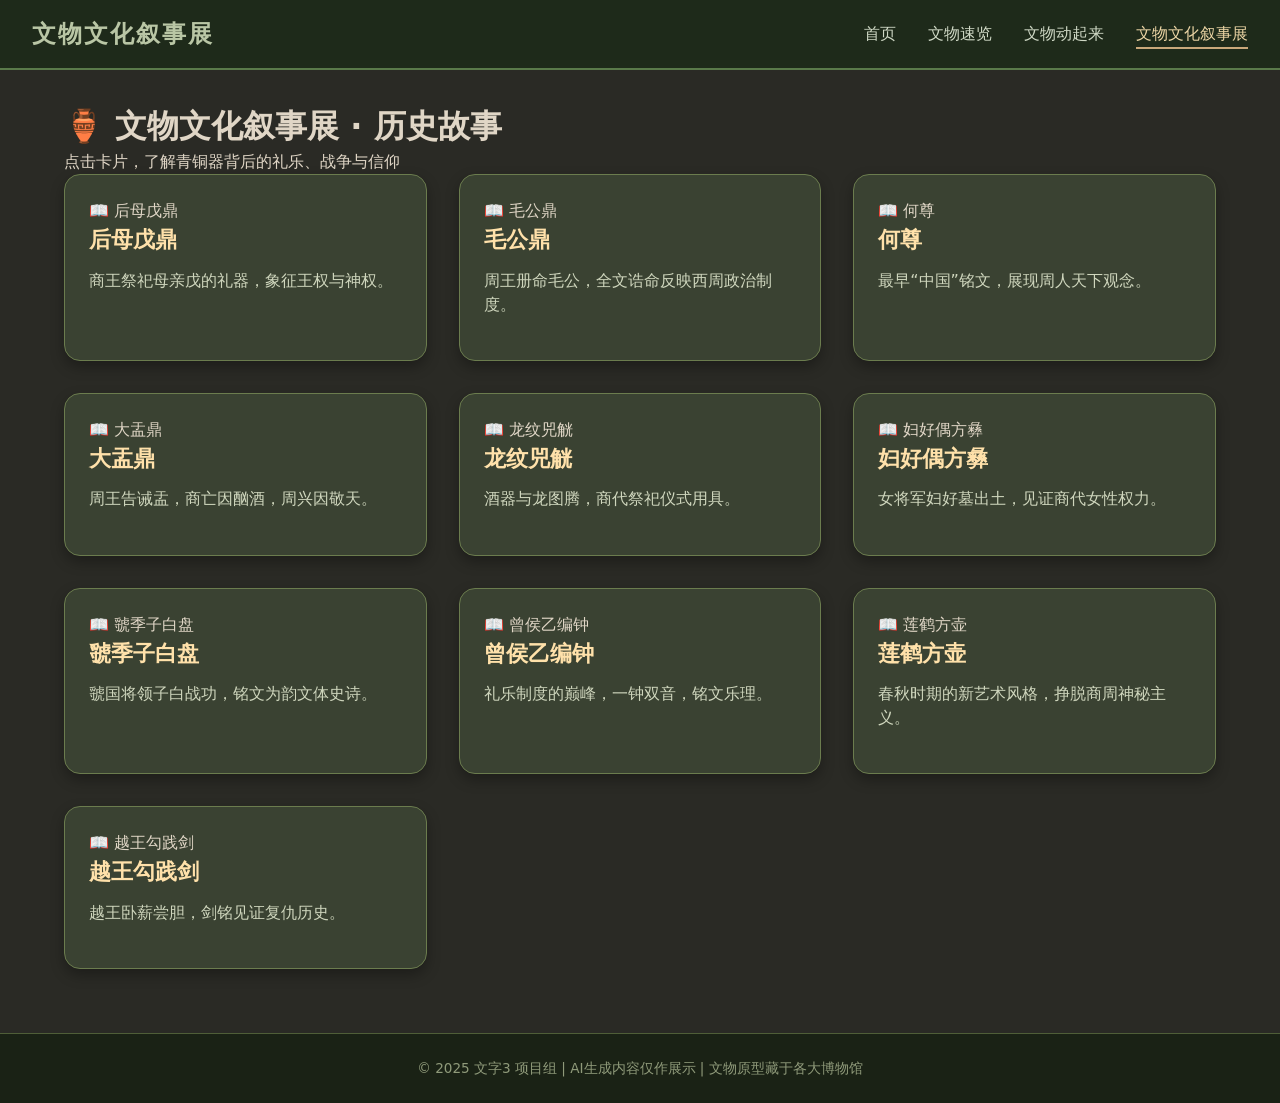
==== culture.html @ 3810557e "Add files via upload" ====
<!DOCTYPE html>
<html lang="zh-CN">
<head>
    <meta charset="UTF-8">
    <meta name="viewport" content="width=device-width, initial-scale=1.0">
    <title>文物文化叙事展 · 文字3</title>
    <link rel="stylesheet" href="css/style.css">
</head>
<body>
    <header>
        <nav class="navbar">
            <div class="logo">文物文化叙事展</div>
            <ul class="nav-links">
                <li><a href="index.html">首页</a></li>
                <li><a href="speed.html">文物速览</a></li>
                <li><a href="move.html">文物动起来</a></li>
                <li><a href="culture.html" class="active">文物文化叙事展</a></li>
            </ul>
            <div class="hamburger">☰</div>
        </nav>
    </header>

    <main>
        <h1 class="page-title">🏺 文物文化叙事展 · 历史故事</h1>
        <p class="subtitle">点击卡片，了解青铜器背后的礼乐、战争与信仰</p>
        <div class="cards-grid" id="culture-grid"></div>
    </main>

    <footer>
        <p>© 2025 文字3 项目组 | AI生成内容仅作展示 | 文物原型藏于各大博物馆</p>
    </footer>

    <script src="js/main.js"></script>
    <script>
        const cultureArtifacts = [
            { id: 1, name: "后母戊鼎", desc: "商王祭祀母亲戊的礼器，象征王权与神权。" },
            { id: 2, name: "毛公鼎", desc: "周王册命毛公，全文诰命反映西周政治制度。" },
            { id: 3, name: "何尊", desc: "最早“中国”铭文，展现周人天下观念。" },
            { id: 4, name: "大盂鼎", desc: "周王告诫盂，商亡因酗酒，周兴因敬天。" },
            { id: 5, name: "龙纹兕觥", desc: "酒器与龙图腾，商代祭祀仪式用具。" },
            { id: 6, name: "妇好偶方彝", desc: "女将军妇好墓出土，见证商代女性权力。" },
            { id: 7, name: "虢季子白盘", desc: "虢国将领子白战功，铭文为韵文体史诗。" },
            { id: 8, name: "曾侯乙编钟", desc: "礼乐制度的巅峰，一钟双音，铭文乐理。" },
            { id: 9, name: "莲鹤方壶", desc: "春秋时期的新艺术风格，挣脱商周神秘主义。" },
            { id: 10, name: "越王勾践剑", desc: "越王卧薪尝胆，剑铭见证复仇历史。" }
        ];

        const container = document.getElementById('culture-grid');
        cultureArtifacts.forEach(item => {
            const card = document.createElement('div');
            card.className = 'card clickable-card';
            card.innerHTML = `
                <div class="card-img-placeholder">📖 ${item.name}</div>
                <h3>${item.name}</h3>
                <p>${item.desc}</p>
            `;
            card.addEventListener('click', () => {
                window.location.href = `detail.html?from=culture&id=${item.id}`;
            });
            container.appendChild(card);
        });
    </script>
</body>
</html>
---- css/style.css ----
/* 全局重置与锈蚀青铜色调 */
* {
    margin: 0;
    padding: 0;
    box-sizing: border-box;
}

body {
    font-family: 'Segoe UI', Roboto, 'Noto Sans', system-ui, sans-serif;
    background-color: #2a2a25;
    color: #e0d6c6;
    line-height: 1.5;
    display: flex;
    flex-direction: column;
    min-height: 100vh;
}

main {
    flex: 1;
    max-width: 1200px;
    margin: 0 auto;
    padding: 2rem 1.5rem;
    width: 100%;
}

/* 导航栏 - 保证样式 */
.navbar {
    display: flex;
    justify-content: space-between;
    align-items: center;
    background-color: #1e2a1a;
    padding: 1rem 2rem;
    color: #cfd8c5;
    flex-wrap: wrap;
    border-bottom: 2px solid #5a7a4a;
}

.logo {
    font-size: 1.5rem;
    font-weight: bold;
    letter-spacing: 2px;
    color: #b9c6a5;
}

.nav-links {
    display: flex;
    list-style: none;
    gap: 2rem;
}

.nav-links a {
    color: #cfd8c5;
    text-decoration: none;
    font-weight: 500;
    padding: 0.25rem 0;
    border-bottom: 2px solid transparent;
    transition: 0.2s;
}

.nav-links a:hover,
.nav-links a.active {
    border-bottom-color: #c9a87b;
    color: #ecd5a5;
}

.hamburger {
    display: none;
    font-size: 1.8rem;
    cursor: pointer;
}

/* 主视觉 */
.hero {
    background-image: url('https://picsum.photos/id/104/1200/500');
    background-size: cover;
    background-position: center 30%;
    height: 500px;
    border-radius: 20px;
    position: relative;
    margin-bottom: 3rem;
    display: flex;
    align-items: center;
    box-shadow: 0 8px 20px rgba(0, 0, 0, 0.5);
}

.hero-text-overlay {
    background: rgba(30, 34, 25, 0.7);
    backdrop-filter: blur(3px);
    padding: 1.8rem 2.5rem;
    border-radius: 0 20px 20px 0;
    max-width: 500px;
    color: #f5efdf;
    border-left: 6px solid #b38b5a;
}

.hero-text-overlay h1 {
    font-size: 2.8rem;
    margin-bottom: 0.5rem;
}

.hero-text-overlay p {
    font-size: 1.2rem;
}

/* 板块通用样式 */
.section-block {
    margin-bottom: 4rem;
}

.section-title {
    font-size: 2rem;
    margin-bottom: 1.5rem;
    padding-left: 1rem;
    border-left: 8px solid #8b9a6b;
    color: #ecd9b4;
}

/* 卡片网格 */
.cards-grid {
    display: grid;
    grid-template-columns: repeat(auto-fill, minmax(280px, 1fr));
    gap: 2rem;
}

.card {
    background: #3a4232;
    border-radius: 1rem;
    padding: 1.5rem;
    transition: transform 0.2s, box-shadow 0.2s;
    box-shadow: 0 6px 14px rgba(0, 0, 0, 0.3);
    border: 1px solid #6b7c4e;
    display: flex;
    flex-direction: column;
}

.card:hover {
    transform: translateY(-5px);
    background: #4a5a3a;
}

.card-img {
    font-size: 3rem;
    margin-bottom: 1rem;
    text-align: center;
}

.card h3 {
    font-size: 1.4rem;
    margin-bottom: 0.75rem;
    color: #ffe1aa;
}

.card p {
    color: #cfd6bd;
    margin-bottom: 1.2rem;
    flex-grow: 1;
}

.btn-more {
    align-self: flex-end;
    background: none;
    border: 1px solid #c9a87b;
    color: #c9a87b;
    padding: 0.4rem 1rem;
    border-radius: 30px;
    cursor: pointer;
    font-size: 0.85rem;
    text-decoration: none;
    display: inline-block;
    transition: 0.2s;
    text-align: center;
}

.btn-more:hover {
    background-color: #c9a87b;
    color: #1e2a1a;
    border-color: #c9a87b;
}

/* 页脚 */
footer {
    text-align: center;
    padding: 1.5rem;
    background-color: #1a2215;
    color: #8f9a7a;
    font-size: 0.85rem;
    margin-top: 2rem;
    border-top: 1px solid #4f5e38;
}

/* 模态框 */
.modal {
    display: none;
    position: fixed;
    top: 0;
    left: 0;
    width: 100%;
    height: 100%;
    background-color: rgba(0, 0, 0, 0.85);
    align-items: center;
    justify-content: center;
    z-index: 1000;
}

.modal-content {
    background-color: #2c3222;
    border-radius: 1.5rem;
    width: 80%;
    max-width: 600px;
    padding: 1.5rem;
    color: #f0e4d5;
    position: relative;
    border: 1px solid #b38b5a;
}

.close {
    position: absolute;
    top: 0.5rem;
    right: 1rem;
    font-size: 2rem;
    cursor: pointer;
    color: #ffb882;
}

#modal-body {
    text-align: center;
    padding: 1rem;
}

/* 响应式 */
@media (max-width: 768px) {
    .nav-links {
        display: none;
        width: 100%;
        flex-direction: column;
        text-align: center;
        gap: 0.5rem;
        margin-top: 1rem;
    }

    .nav-links.active {
        display: flex;
    }

    .hamburger {
        display: block;
    }

    .hero {
        height: 300px;
    }

    .hero-text-overlay {
        padding: 1rem 1.5rem;
        max-width: 80%;
    }

    .hero-text-overlay h1 {
        font-size: 1.8rem;
    }

    .section-title {
        font-size: 1.6rem;
    }

    .cards-grid {
        grid-template-columns: 1fr;
    }

    .modal-content {
        width: 95%;
    }
}
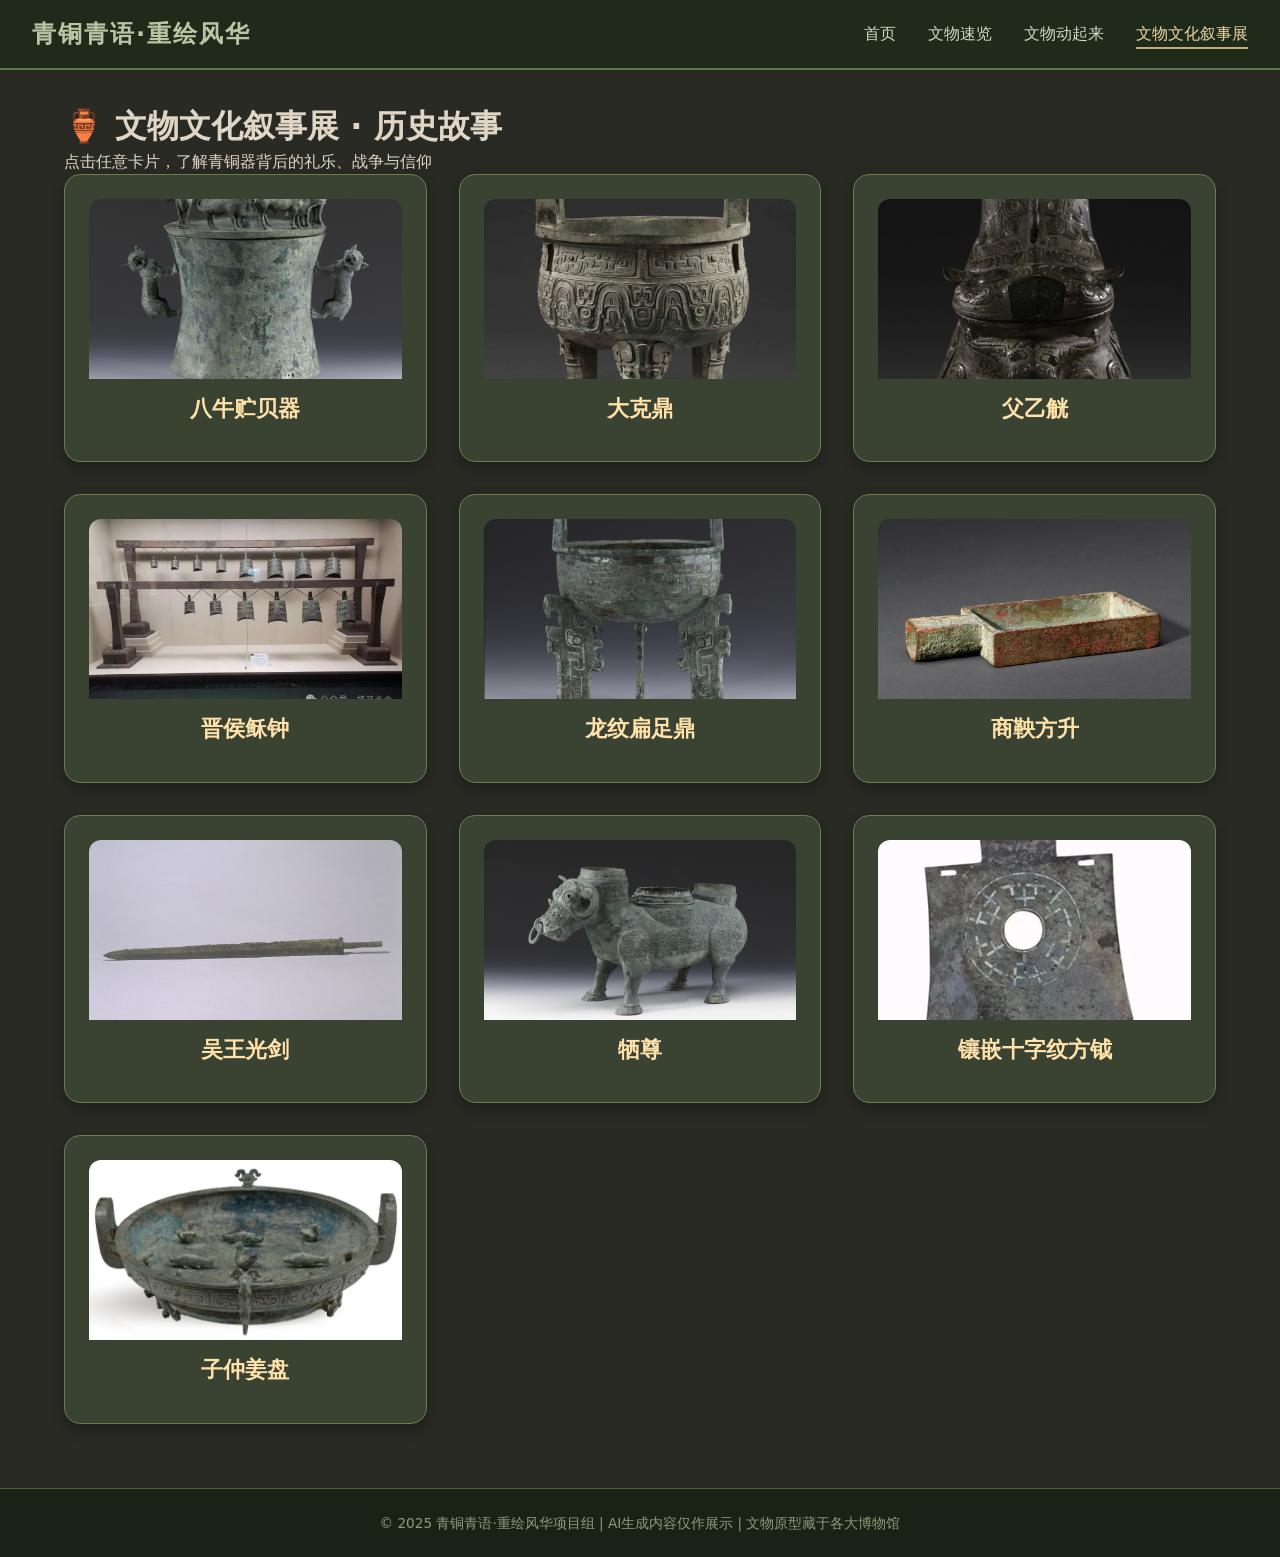
==== commit 2083fd0f: "添加文物动起来和文化叙事展的视频，完善详情页功能" ====
--- a/culture.html
+++ b/culture.html
@@ -3,13 +3,13 @@
 <head>
     <meta charset="UTF-8">
     <meta name="viewport" content="width=device-width, initial-scale=1.0">
-    <title>文物文化叙事展 · 文字3</title>
+    <title>文物文化叙事展 · 青铜青语</title>
     <link rel="stylesheet" href="css/style.css">
 </head>
 <body>
     <header>
         <nav class="navbar">
-            <div class="logo">文物文化叙事展</div>
+            <div class="logo">青铜青语·重绘风华</div>
             <ul class="nav-links">
                 <li><a href="index.html">首页</a></li>
                 <li><a href="speed.html">文物速览</a></li>
@@ -22,37 +22,37 @@
 
     <main>
         <h1 class="page-title">🏺 文物文化叙事展 · 历史故事</h1>
-        <p class="subtitle">点击卡片，了解青铜器背后的礼乐、战争与信仰</p>
+        <p class="subtitle">点击任意卡片，了解青铜器背后的礼乐、战争与信仰</p>
         <div class="cards-grid" id="culture-grid"></div>
     </main>
 
     <footer>
-        <p>© 2025 文字3 项目组 | AI生成内容仅作展示 | 文物原型藏于各大博物馆</p>
+        <p>© 2025 青铜青语·重绘风华项目组 | AI生成内容仅作展示 | 文物原型藏于各大博物馆</p>
     </footer>
 
     <script src="js/main.js"></script>
     <script>
-        const cultureArtifacts = [
-            { id: 1, name: "后母戊鼎", desc: "商王祭祀母亲戊的礼器，象征王权与神权。" },
-            { id: 2, name: "毛公鼎", desc: "周王册命毛公，全文诰命反映西周政治制度。" },
-            { id: 3, name: "何尊", desc: "最早“中国”铭文，展现周人天下观念。" },
-            { id: 4, name: "大盂鼎", desc: "周王告诫盂，商亡因酗酒，周兴因敬天。" },
-            { id: 5, name: "龙纹兕觥", desc: "酒器与龙图腾，商代祭祀仪式用具。" },
-            { id: 6, name: "妇好偶方彝", desc: "女将军妇好墓出土，见证商代女性权力。" },
-            { id: 7, name: "虢季子白盘", desc: "虢国将领子白战功，铭文为韵文体史诗。" },
-            { id: 8, name: "曾侯乙编钟", desc: "礼乐制度的巅峰，一钟双音，铭文乐理。" },
-            { id: 9, name: "莲鹤方壶", desc: "春秋时期的新艺术风格，挣脱商周神秘主义。" },
-            { id: 10, name: "越王勾践剑", desc: "越王卧薪尝胆，剑铭见证复仇历史。" }
+        // 文物数据（10件，主图路径按实际扩展名）
+        const artifacts = [
+            { id: 1, name: "八牛贮贝器", img: "assets/images/八牛贮贝器/八牛贮贝器主图.png" },
+            { id: 2, name: "大克鼎", img: "assets/images/大克鼎/大克鼎主图.jpg" },
+            { id: 3, name: "父乙觥", img: "assets/images/父乙觥/父乙觥主图.jpg" },
+            { id: 4, name: "晋侯稣钟", img: "assets/images/晋侯稣钟/晋侯稣钟主图.jpg" },
+            { id: 5, name: "龙纹扁足鼎", img: "assets/images/龙纹扁足鼎/龙纹扁足鼎主图.png" },
+            { id: 6, name: "商鞅方升", img: "assets/images/商鞅方升/商鞅方升主图.jpg" },
+            { id: 7, name: "吴王光剑", img: "assets/images/吴王光剑/吴王光剑主图.jpg" },
+            { id: 8, name: "牺尊", img: "assets/images/牺尊/牺尊主图.jpg" },
+            { id: 9, name: "镶嵌十字纹方钺", img: "assets/images/镶嵌十字纹方钺/镶嵌十字纹方钺主图.png" },
+            { id: 10, name: "子仲姜盘", img: "assets/images/子仲姜盘/子仲姜盘主图.jpg" }
         ];
 
         const container = document.getElementById('culture-grid');
-        cultureArtifacts.forEach(item => {
+        artifacts.forEach(item => {
             const card = document.createElement('div');
             card.className = 'card clickable-card';
             card.innerHTML = `
-                <div class="card-img-placeholder">📖 ${item.name}</div>
+                <img src="${item.img}" alt="${item.name}" class="card-img-real" onerror="this.src='assets/images/placeholder.png'">
                 <h3>${item.name}</h3>
-                <p>${item.desc}</p>
             `;
             card.addEventListener('click', () => {
                 window.location.href = `detail.html?from=culture&id=${item.id}`;
--- a/css/style.css
+++ b/css/style.css
@@ -23,7 +23,7 @@
     width: 100%;
 }
 
-/* 导航栏 - 保证样式 */
+/* 导航栏 */
 .navbar {
     display: flex;
     justify-content: space-between;
@@ -69,7 +69,7 @@
     cursor: pointer;
 }
 
-/* 主视觉 */
+/* 主视觉区域 */
 .hero {
     background-image: url('https://picsum.photos/id/104/1200/500');
     background-size: cover;
@@ -102,11 +102,7 @@
     font-size: 1.2rem;
 }
 
-/* 板块通用样式 */
-.section-block {
-    margin-bottom: 4rem;
-}
-
+/* 板块标题 */
 .section-title {
     font-size: 2rem;
     margin-bottom: 1.5rem;
@@ -115,13 +111,14 @@
     color: #ecd9b4;
 }
 
-/* 卡片网格 */
+/* 卡片网格（通用，用于列表页等） */
 .cards-grid {
     display: grid;
     grid-template-columns: repeat(auto-fill, minmax(280px, 1fr));
     gap: 2rem;
 }
 
+/* 基础卡片样式 */
 .card {
     background: #3a4232;
     border-radius: 1rem;
@@ -148,6 +145,7 @@
     font-size: 1.4rem;
     margin-bottom: 0.75rem;
     color: #ffe1aa;
+    text-align: center;
 }
 
 .card p {
@@ -156,6 +154,7 @@
     flex-grow: 1;
 }
 
+/* 小卡片内的了解更多按钮（原本的） */
 .btn-more {
     align-self: flex-end;
     background: none;
@@ -227,7 +226,182 @@
     padding: 1rem;
 }
 
-/* 响应式 */
+/* ========== 首页大卡片（板块容器）样式 ========== */
+.section-card {
+    background: #2c3222;
+    border-radius: 1.5rem;
+    padding: 1.5rem;
+    margin-bottom: 3rem;
+    border: 1px solid #5a7a4a;
+    box-shadow: 0 8px 20px rgba(0, 0, 0, 0.3);
+    transition: transform 0.2s;
+}
+
+.section-card:hover {
+    transform: translateY(-3px);
+}
+
+.section-card .section-title {
+    margin-top: 0;
+    margin-bottom: 1.5rem;
+    border-left-color: #c9a87b;
+}
+
+/* 内层小卡片网格：三个小卡片并排 */
+.inner-cards-grid {
+    display: grid;
+    grid-template-columns: repeat(3, 1fr);
+    gap: 1.5rem;
+}
+
+.inner-cards-grid .card {
+    background: #3a4232;
+    border: 1px solid #6b7c4e;
+    box-shadow: 0 4px 10px rgba(0, 0, 0, 0.2);
+    transition: transform 0.2s;
+}
+
+.inner-cards-grid .card:hover {
+    transform: translateY(-5px);
+    background: #4a5a3a;
+}
+
+/* 大卡片底部的“了解更多”按钮容器 */
+.more-btn-wrapper {
+    text-align: center;
+    margin-top: 2rem;
+}
+
+/* 大按钮样式（也用于翻译按钮） */
+.btn-more-large {
+    display: inline-block;
+    background-color: #8b5a2b;
+    color: #f5efdf;
+    text-decoration: none;
+    padding: 0.8rem 2rem;
+    border-radius: 40px;
+    font-weight: bold;
+    font-size: 1rem;
+    transition: background 0.2s, transform 0.1s;
+    border: none;
+    cursor: pointer;
+}
+
+.btn-more-large:hover {
+    background-color: #6e451f;
+    transform: scale(1.02);
+}
+
+/* 小卡片中的真实图片样式（用于首页和列表页） */
+.card-img-real {
+    width: 100%;
+    height: 180px;
+    object-fit: cover;
+    border-radius: 12px 12px 0 0;
+    margin-bottom: 0.8rem;
+    background-color: #2c3222;
+}
+
+/* 详情页样式 */
+.detail-main {
+    max-width: 900px;
+    margin: 0 auto;
+}
+
+.back-btn {
+    background: #8b5a2b;
+    border: none;
+    color: white;
+    padding: 0.5rem 1rem;
+    border-radius: 30px;
+    cursor: pointer;
+    margin-bottom: 2rem;
+    font-size: 1rem;
+}
+
+.back-btn:hover {
+    background: #6e451f;
+}
+
+.detail-title {
+    text-align: center;
+    font-size: 2.5rem;
+    margin-bottom: 2rem;
+    color: #ecd9b4;
+}
+
+.detail-media-placeholder {
+    background-color: #2c3222;
+    border-radius: 1rem;
+    padding: 3rem;
+    text-align: center;
+    font-size: 1.2rem;
+    color: #b9c6a5;
+    margin-bottom: 2rem;
+    border: 2px dashed #8b9a6b;
+}
+
+.detail-text {
+    background: #3a4232;
+    padding: 1.5rem;
+    border-radius: 1rem;
+    line-height: 1.8;
+    font-size: 1.1rem;
+    margin-bottom: 2rem;
+}
+
+.other-buttons {
+    margin-top: 2rem;
+    padding: 1rem;
+    background: #1e2a1a;
+    border-radius: 1rem;
+    text-align: center;
+}
+
+.other-buttons h3 {
+    margin-bottom: 1rem;
+}
+
+.btn-group {
+    display: flex;
+    gap: 1rem;
+    justify-content: center;
+    flex-wrap: wrap;
+}
+
+.other-btn {
+    background: #5a7a4a;
+    color: #f5efdf;
+    text-decoration: none;
+    padding: 0.6rem 1.2rem;
+    border-radius: 40px;
+    transition: 0.2s;
+}
+
+.other-btn:hover {
+    background: #8b9a6b;
+    color: #1e2a1a;
+}
+
+/* 详情页图片样式（身份证、档案） */
+.detail-img {
+    max-width: 100%;
+    height: auto;
+    border-radius: 12px;
+    margin-top: 0.5rem;
+    box-shadow: 0 4px 12px rgba(0, 0, 0, 0.2);
+}
+
+.detail-section {
+    margin-bottom: 2rem;
+}
+
+.translate-btn-wrapper {
+    text-align: center;
+    margin: 2rem 0;
+}
+
+/* ========== 响应式设计 ========== */
 @media (max-width: 768px) {
     .nav-links {
         display: none;
@@ -270,4 +444,19 @@
     .modal-content {
         width: 95%;
     }
+
+    /* 内层小卡片在移动端变为单列 */
+    .inner-cards-grid {
+        grid-template-columns: 1fr;
+        gap: 1rem;
+    }
+
+    .btn-more-large {
+        padding: 0.6rem 1.5rem;
+        font-size: 0.9rem;
+    }
+
+    .detail-title {
+        font-size: 1.8rem;
+    }
 }
